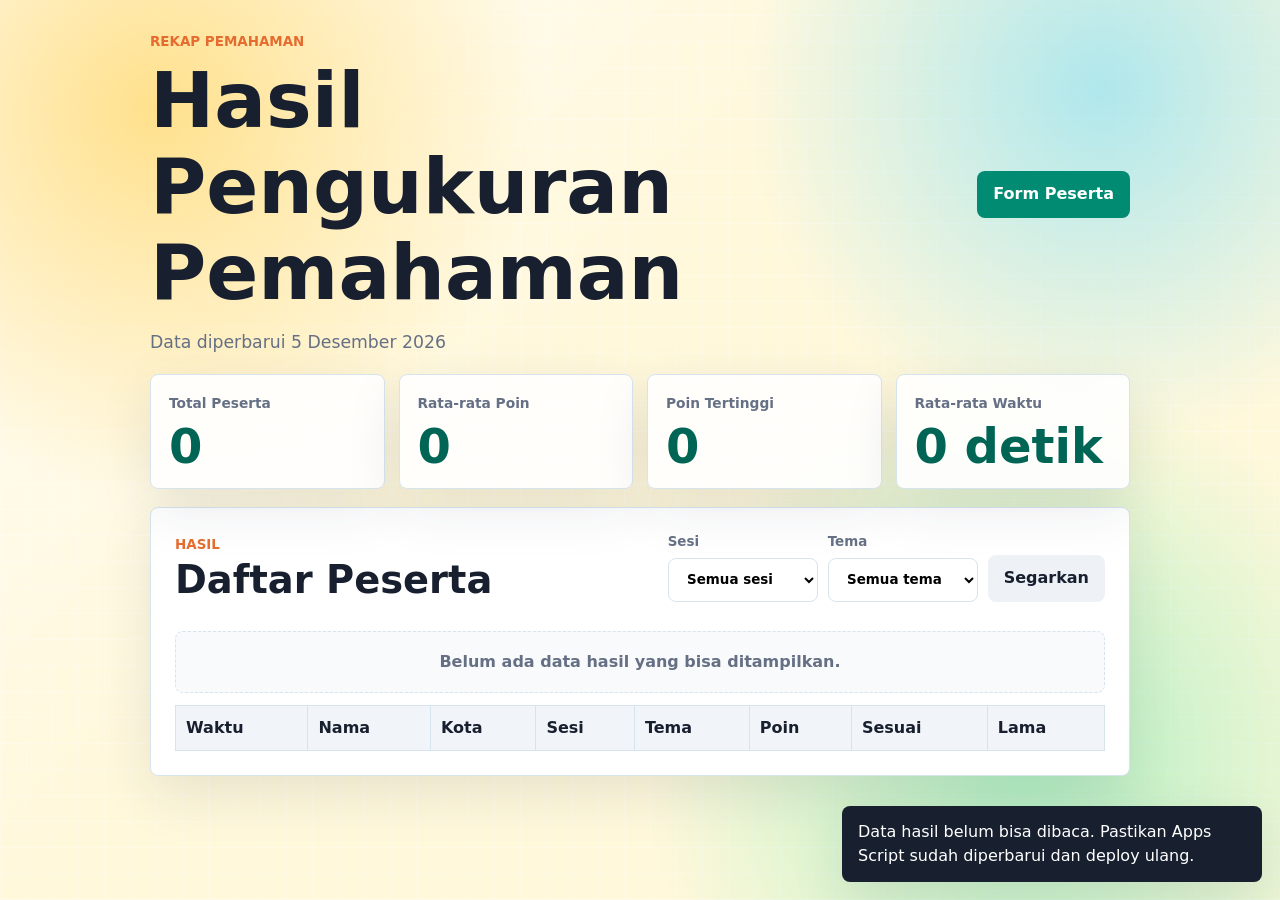
==== hasil.html @ 47064b1e "Add files via upload" ====
<!doctype html>
<html lang="id">
  <head>
    <meta charset="UTF-8" />
    <meta name="viewport" content="width=device-width, initial-scale=1.0" />
    <title>Hasil Pengukuran Pemahaman</title>
    <link rel="stylesheet" href="./style.css" />
  </head>
  <body>
    <main class="shell result-page">
      <section class="intro" aria-labelledby="result-page-title">
        <div>
          <p class="eyebrow">Rekap Pemahaman</p>
          <h1 id="result-page-title">Hasil Pengukuran Pemahaman</h1>
          <p class="lede" id="result-page-date">Memuat data hasil peserta.</p>
        </div>
        <a class="page-link" href="./index.html">Form Peserta</a>
      </section>

      <section class="metric-grid" aria-label="Ringkasan hasil">
        <article class="metric-card">
          <span>Total Peserta</span>
          <strong id="metric-participants">0</strong>
        </article>
        <article class="metric-card">
          <span>Rata-rata Poin</span>
          <strong id="metric-average">0</strong>
        </article>
        <article class="metric-card">
          <span>Poin Tertinggi</span>
          <strong id="metric-highest">0</strong>
        </article>
        <article class="metric-card">
          <span>Rata-rata Waktu</span>
          <strong id="metric-duration">0 detik</strong>
        </article>
      </section>

      <section class="panel result-dashboard" aria-labelledby="dashboard-title">
        <div class="dashboard-head">
          <div class="section-heading">
            <span class="section-number">Hasil</span>
            <h2 id="dashboard-title">Daftar Peserta</h2>
          </div>
          <div class="dashboard-controls">
            <label>
              <span>Sesi</span>
              <select id="filter-session">
                <option value="">Semua sesi</option>
              </select>
            </label>
            <label>
              <span>Tema</span>
              <select id="filter-theme">
                <option value="">Semua tema</option>
              </select>
            </label>
            <button class="secondary" id="refresh-results" type="button">Segarkan</button>
          </div>
        </div>

        <div id="result-empty" class="empty-state hidden">
          Belum ada data hasil yang bisa ditampilkan.
        </div>

        <div class="table-wrap results-table-wrap">
          <table class="results-table">
            <thead>
              <tr>
                <th>Waktu</th>
                <th>Nama</th>
                <th>Kota</th>
                <th>Sesi</th>
                <th>Tema</th>
                <th>Poin</th>
                <th>Sesuai</th>
                <th>Lama</th>
              </tr>
            </thead>
            <tbody id="results-body"></tbody>
          </table>
        </div>
      </section>

      <div id="message" class="message hidden" role="status"></div>
    </main>

    <script src="./hasil.js"></script>
  </body>
</html>
---- style.css ----
:root {
  color-scheme: light;
  --bg: #fff8db;
  --text: #18202f;
  --muted: #667085;
  --panel: #ffffff;
  --line: #d6e4ee;
  --primary: #008b72;
  --primary-dark: #006555;
  --primary-soft: #e1faf2;
  --accent: #e56b2f;
  --danger: #b42318;
  --success: #157a45;
  --shadow: 0 18px 55px rgba(28, 39, 66, 0.1);
}

* {
  box-sizing: border-box;
}

body {
  margin: 0;
  min-height: 100vh;
  background:
    radial-gradient(circle at 12% 12%, rgba(255, 214, 102, 0.72), transparent 28%),
    radial-gradient(circle at 86% 10%, rgba(89, 213, 255, 0.48), transparent 26%),
    radial-gradient(circle at 80% 84%, rgba(92, 230, 164, 0.48), transparent 30%),
    linear-gradient(135deg, rgba(255, 255, 255, 0.78), transparent 42%),
    repeating-linear-gradient(
      0deg,
      rgba(255, 255, 255, 0.28) 0,
      rgba(255, 255, 255, 0.28) 1px,
      transparent 1px,
      transparent 26px
    ),
    repeating-linear-gradient(
      90deg,
      rgba(255, 255, 255, 0.22) 0,
      rgba(255, 255, 255, 0.22) 1px,
      transparent 1px,
      transparent 26px
    ),
    var(--bg);
  background-attachment: fixed;
  color: var(--text);
  font-family:
    Inter, ui-sans-serif, system-ui, -apple-system, BlinkMacSystemFont, "Segoe UI", sans-serif;
  font-size: 16px;
  line-height: 1.5;
}

button,
input,
select {
  font: inherit;
}

button {
  min-height: 44px;
  border: 0;
  border-radius: 8px;
  background: var(--primary);
  color: white;
  cursor: pointer;
  font-weight: 700;
  padding: 0.72rem 1rem;
}

a.page-link {
  display: inline-flex;
  min-height: 44px;
  align-items: center;
  justify-content: center;
  border-radius: 8px;
  background: var(--primary);
  color: white;
  font-weight: 800;
  padding: 0.72rem 1rem;
  text-decoration: none;
}

a.page-link:hover {
  background: var(--primary-dark);
}

button:hover {
  background: var(--primary-dark);
}

button:disabled {
  cursor: not-allowed;
  opacity: 0.55;
}

.secondary,
.ghost {
  background: #eef2f7;
  color: var(--text);
}

.secondary:hover,
.ghost:hover {
  background: #e2e8f0;
}

.text-button {
  min-height: auto;
  margin-top: 10px;
  border-radius: 0;
  background: transparent;
  color: var(--primary);
  padding: 0;
}

.text-button:hover {
  background: transparent;
  color: var(--primary-dark);
  text-decoration: underline;
}

.shell {
  width: min(100% - 2rem, 980px);
  margin: 0 auto;
  padding: 32px 0;
}

.intro {
  display: grid;
  grid-template-columns: 1fr auto;
  gap: 24px;
  align-items: end;
  margin-bottom: 18px;
}

.eyebrow {
  margin: 0 0 6px;
  color: var(--accent);
  font-size: 0.84rem;
  font-weight: 800;
  letter-spacing: 0;
  text-transform: uppercase;
}

.module-title-row {
  display: inline-flex;
  align-items: center;
  gap: 8px;
  margin-bottom: 6px;
}

.module-title-row .eyebrow {
  margin-bottom: 0;
}

.dashboard-link {
  display: inline-grid;
  width: 26px;
  height: 26px;
  place-items: center;
  border: 1px solid rgba(229, 107, 47, 0.32);
  border-radius: 8px;
  background: rgba(255, 255, 255, 0.78);
  color: var(--accent);
  text-decoration: none;
}

.dashboard-link:hover,
.dashboard-link:focus-visible {
  border-color: var(--accent);
  background: #fff4e7;
  outline: 3px solid rgba(229, 107, 47, 0.18);
}

.dashboard-icon {
  display: grid;
  width: 14px;
  height: 14px;
  grid-template-columns: repeat(2, 1fr);
  gap: 2px;
}

.dashboard-icon span {
  border-radius: 2px;
  background: currentColor;
}

h1,
h2 {
  margin: 0;
  letter-spacing: 0;
  line-height: 1.12;
}

h1 {
  max-width: 760px;
  font-size: clamp(2rem, 6vw, 4.8rem);
}

h2 {
  font-size: clamp(1.8rem, 4vw, 3.5rem);
}

.lede {
  max-width: 650px;
  margin: 14px 0 0;
  color: var(--muted);
  font-size: 1.08rem;
}

.followup-copy {
  margin-top: 8px;
}

.panel {
  border: 1px solid var(--line);
  border-radius: 8px;
  background: var(--panel);
  box-shadow: var(--shadow);
  padding: 24px;
}

.panel + .panel {
  margin-top: 18px;
}

.section-heading {
  margin-bottom: 18px;
}

.section-heading h2 {
  margin-top: 2px;
  font-size: clamp(1.55rem, 3vw, 2.45rem);
}

.section-number {
  color: var(--accent);
  font-size: 0.84rem;
  font-weight: 850;
  text-transform: uppercase;
}

.participant-form {
  display: grid;
  gap: 18px;
}

.participant-form label {
  display: block;
  font-weight: 800;
}

.participant-form label span {
  display: block;
  margin-bottom: 8px;
}

.participant-form strong {
  color: var(--danger);
}

.participant-form em {
  color: var(--muted);
  font-style: normal;
  font-weight: 700;
}

.field-grid {
  display: grid;
  grid-template-columns: repeat(2, minmax(0, 1fr));
  gap: 14px;
}

input[type="url"],
input[type="tel"],
input[type="text"],
select {
  width: 100%;
  min-height: 44px;
  border: 1px solid var(--line);
  border-radius: 8px;
  background: white;
  padding: 0.72rem 0.9rem;
}

input[type="url"]:focus,
input[type="tel"]:focus,
input[type="text"]:focus,
select:focus,
.option-card:focus-within {
  border-color: var(--primary);
  outline: 3px solid rgba(15, 107, 95, 0.16);
}

.hint {
  margin: 12px 0 0;
  color: var(--muted);
}

.module-name {
  margin: 4px 0 0;
  color: var(--muted);
  font-size: 0.92rem;
}

.format-help {
  margin-top: 18px;
}

summary {
  cursor: pointer;
  font-weight: 800;
}

.table-wrap {
  overflow-x: auto;
  margin-top: 12px;
}

table {
  width: 100%;
  min-width: 760px;
  border-collapse: collapse;
}

th,
td {
  border: 1px solid var(--line);
  padding: 10px;
  text-align: left;
  vertical-align: top;
}

th {
  background: #f1f5f9;
}

.quiz-topline,
.actions {
  display: flex;
  align-items: center;
  justify-content: space-between;
  gap: 12px;
}

.quiz-topline {
  margin-bottom: 20px;
}

.timer-box {
  min-width: 150px;
  border: 1px solid rgba(15, 107, 95, 0.18);
  border-radius: 8px;
  background: var(--primary-soft);
  padding: 10px 12px;
}

.timer-box span {
  display: block;
  color: var(--muted);
  font-size: 0.82rem;
  font-weight: 800;
}

.timer-box strong {
  color: var(--primary-dark);
  font-size: 1.35rem;
}

#question-count {
  color: var(--muted);
  font-weight: 800;
}

fieldset {
  min-width: 0;
  border: 0;
  margin: 0;
  padding: 0;
}

legend {
  width: 100%;
  margin-bottom: 18px;
  font-size: 1.45rem;
  font-weight: 850;
  line-height: 1.35;
}

.options {
  display: grid;
  gap: 10px;
}

.option-card {
  display: grid;
  grid-template-columns: auto 1fr;
  gap: 12px;
  align-items: start;
  border: 1px solid var(--line);
  border-radius: 8px;
  padding: 14px;
  cursor: pointer;
}

.option-card:hover {
  border-color: rgba(15, 107, 95, 0.45);
  background: var(--primary-soft);
}

.option-card input {
  margin-top: 5px;
  accent-color: var(--primary);
}

.option-letter {
  color: var(--primary);
  font-weight: 850;
}

.actions {
  margin-top: 22px;
}

.result-head {
  margin-bottom: 18px;
}

#result-summary {
  color: var(--muted);
  font-size: 1.08rem;
}

.duration-summary,
.submit-status {
  color: var(--muted);
  font-weight: 700;
}

.participant-summary {
  display: grid;
  grid-template-columns: repeat(2, minmax(0, 1fr));
  gap: 8px 16px;
  margin: 16px 0;
  border-top: 1px solid var(--line);
  border-bottom: 1px solid var(--line);
  padding: 14px 0;
}

.participant-summary p {
  margin: 0;
  color: var(--muted);
}

.participant-summary strong {
  color: var(--text);
}

.review-list {
  display: grid;
  gap: 12px;
  margin: 18px 0;
}

.answer-checklist {
  display: grid;
  gap: 10px;
  margin: 0;
  padding-left: 1.35rem;
}

.answer-checklist li {
  display: grid;
  grid-template-columns: auto 1fr;
  gap: 10px;
  align-items: center;
  border: 1px solid var(--line);
  border-radius: 8px;
  padding: 12px 14px;
}

.answer-icon {
  display: inline-grid;
  width: 26px;
  height: 26px;
  place-items: center;
  border-radius: 999px;
  background: var(--primary-soft);
  color: var(--success);
  font-weight: 900;
}

.answer-checklist .missing .answer-icon {
  background: #fff4f2;
  color: var(--danger);
}

.sr-only {
  position: absolute;
  width: 1px;
  height: 1px;
  overflow: hidden;
  clip: rect(0, 0, 0, 0);
  white-space: nowrap;
}

.review-item {
  border: 1px solid var(--line);
  border-left: 5px solid var(--success);
  border-radius: 8px;
  padding: 14px;
}

.review-item.wrong {
  border-left-color: var(--danger);
  background: #fff4f2;
}

.review-question {
  margin: 0 0 8px;
  font-weight: 800;
}

.review-meta {
  margin: 0;
  color: var(--muted);
}

.result-page .intro {
  align-items: center;
}

.metric-grid {
  display: grid;
  grid-template-columns: repeat(4, minmax(0, 1fr));
  gap: 14px;
  margin-bottom: 18px;
}

.metric-card {
  border: 1px solid var(--line);
  border-radius: 8px;
  background: rgba(255, 255, 255, 0.9);
  box-shadow: var(--shadow);
  padding: 18px;
}

.metric-card span {
  display: block;
  color: var(--muted);
  font-size: 0.86rem;
  font-weight: 800;
}

.metric-card strong {
  display: block;
  margin-top: 8px;
  color: var(--primary-dark);
  font-size: clamp(1.8rem, 4vw, 3rem);
  line-height: 1;
}

.dashboard-head {
  display: grid;
  grid-template-columns: 1fr auto;
  gap: 18px;
  align-items: start;
}

.dashboard-controls {
  display: grid;
  grid-template-columns: repeat(2, minmax(150px, 1fr)) auto;
  gap: 10px;
  align-items: end;
}

.dashboard-controls label {
  color: var(--muted);
  font-size: 0.84rem;
  font-weight: 800;
}

.dashboard-controls span {
  display: block;
  margin-bottom: 6px;
}

.results-table-wrap {
  margin-top: 8px;
}

.results-table td strong,
.results-table td span {
  display: block;
}

.results-table td span {
  color: var(--muted);
  font-size: 0.88rem;
}

.empty-state {
  border: 1px dashed var(--line);
  border-radius: 8px;
  background: #f8fafc;
  color: var(--muted);
  font-weight: 800;
  margin: 12px 0;
  padding: 18px;
  text-align: center;
}

.message {
  position: fixed;
  right: 18px;
  bottom: 18px;
  max-width: min(420px, calc(100vw - 36px));
  border-radius: 8px;
  background: #18202f;
  color: white;
  box-shadow: var(--shadow);
  padding: 14px 16px;
}

.hidden {
  display: none;
}

@media (max-width: 720px) {
  .shell {
    width: min(100% - 1rem, 980px);
    padding: 18px 0;
  }

  .intro,
  .field-grid,
  .participant-summary,
  .metric-grid,
  .dashboard-head,
  .dashboard-controls {
    grid-template-columns: 1fr;
  }

  .panel {
    padding: 18px;
  }

  .quiz-topline,
  .actions {
    align-items: stretch;
    flex-direction: column;
  }

  button {
    width: 100%;
  }

  .text-button {
    width: auto;
  }
}
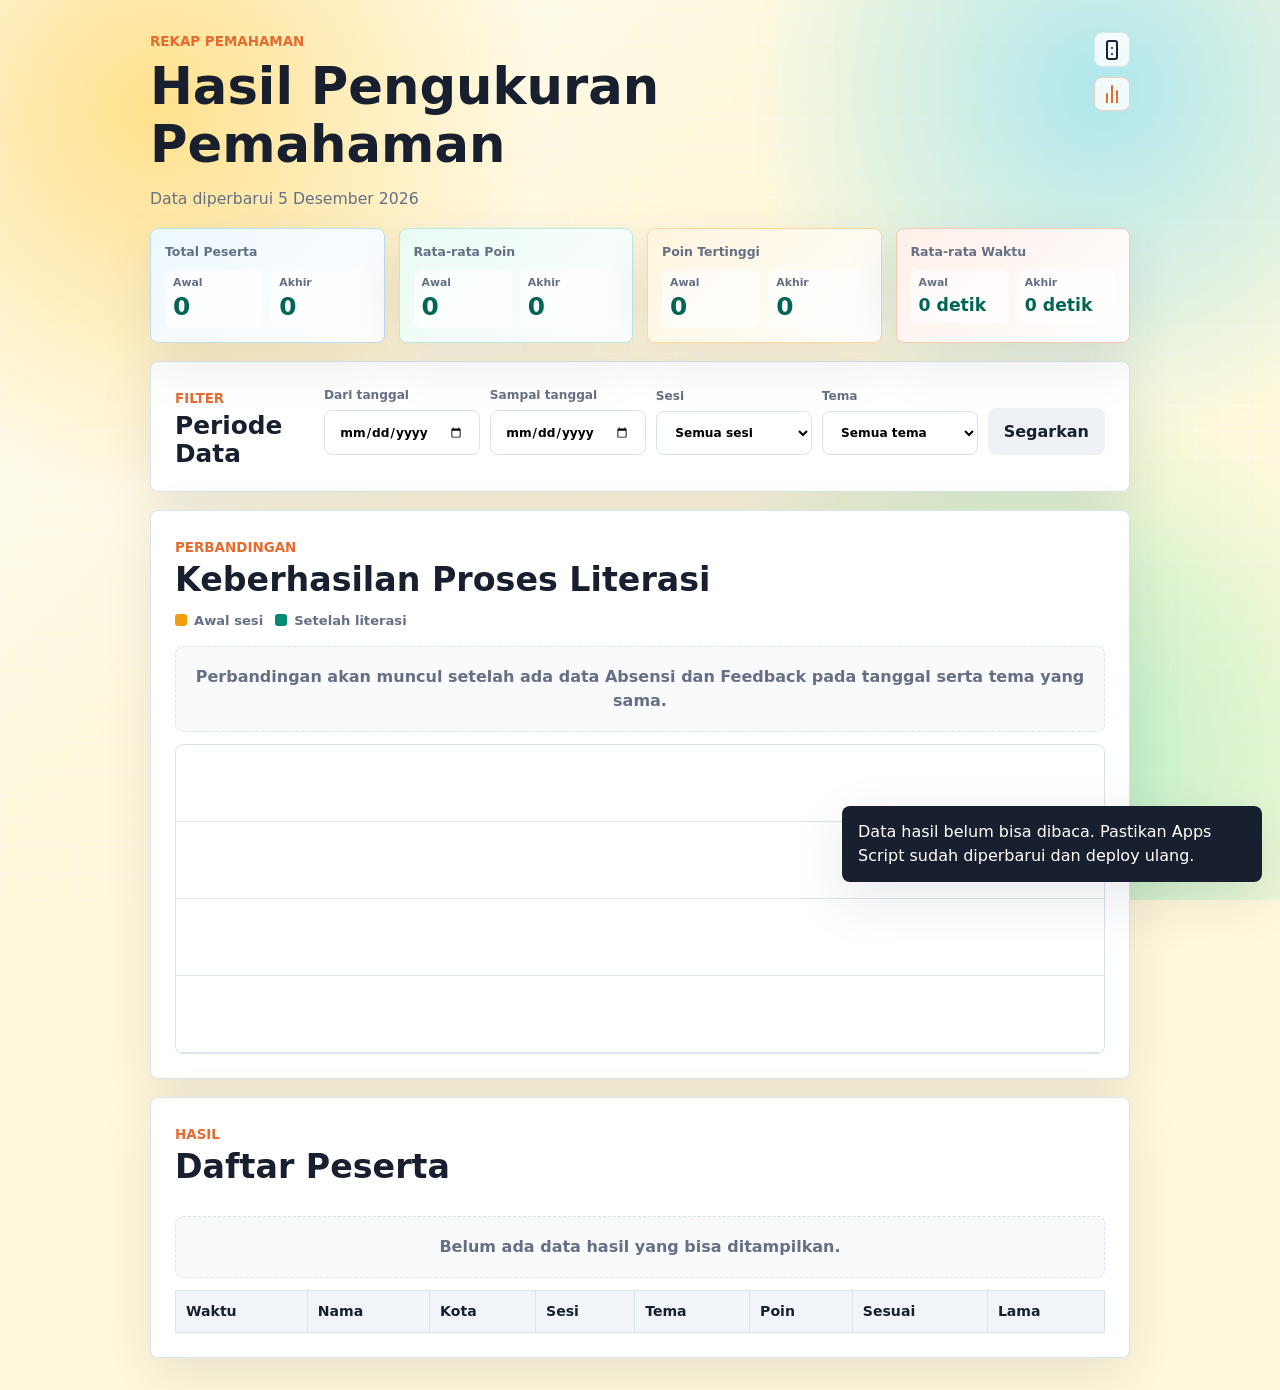
==== commit 88b74439: "Add files via upload" ====
--- a/hasil.html
+++ b/hasil.html
@@ -14,35 +14,66 @@
           <h1 id="result-page-title">Hasil Pengukuran Pemahaman</h1>
           <p class="lede" id="result-page-date">Memuat data hasil peserta.</p>
         </div>
-        <a class="page-link" href="./index.html">Form Peserta</a>
+        <nav class="page-actions" aria-label="Navigasi halaman">
+          <a class="page-link icon-link" href="./index.html" aria-label="Form peserta">
+            <span class="form-icon" aria-hidden="true"></span>
+          </a>
+          <a class="page-link page-link-accent icon-link" href="./leaderboard.html" aria-label="Leaderboard">
+            <span class="leaderboard-icon" aria-hidden="true">
+              <i></i>
+              <i></i>
+              <i></i>
+            </span>
+          </a>
+        </nav>
       </section>
 
       <section class="metric-grid" aria-label="Ringkasan hasil">
-        <article class="metric-card">
+        <article class="metric-card metric-card-participants">
           <span>Total Peserta</span>
-          <strong id="metric-participants">0</strong>
+          <div class="split-metric">
+            <p><small>Awal</small><strong id="metric-participants-pre">0</strong></p>
+            <p><small>Akhir</small><strong id="metric-participants-post">0</strong></p>
+          </div>
         </article>
-        <article class="metric-card">
+        <article class="metric-card metric-card-average">
           <span>Rata-rata Poin</span>
-          <strong id="metric-average">0</strong>
+          <div class="split-metric">
+            <p><small>Awal</small><strong id="metric-average-pre">0</strong></p>
+            <p><small>Akhir</small><strong id="metric-average-post">0</strong></p>
+          </div>
         </article>
-        <article class="metric-card">
+        <article class="metric-card metric-card-highest">
           <span>Poin Tertinggi</span>
-          <strong id="metric-highest">0</strong>
+          <div class="split-metric">
+            <p><small>Awal</small><strong id="metric-highest-pre">0</strong></p>
+            <p><small>Akhir</small><strong id="metric-highest-post">0</strong></p>
+          </div>
         </article>
-        <article class="metric-card">
+        <article class="metric-card metric-card-duration">
           <span>Rata-rata Waktu</span>
-          <strong id="metric-duration">0 detik</strong>
+          <div class="split-metric">
+            <p><small>Awal</small><strong id="metric-duration-pre">0 detik</strong></p>
+            <p><small>Akhir</small><strong id="metric-duration-post">0 detik</strong></p>
+          </div>
         </article>
       </section>
 
-      <section class="panel result-dashboard" aria-labelledby="dashboard-title">
-        <div class="dashboard-head">
+      <section class="panel filter-panel" aria-labelledby="filter-title">
+        <div class="dashboard-head compact-head">
           <div class="section-heading">
-            <span class="section-number">Hasil</span>
-            <h2 id="dashboard-title">Daftar Peserta</h2>
+            <span class="section-number">Filter</span>
+            <h2 id="filter-title">Periode Data</h2>
           </div>
           <div class="dashboard-controls">
+            <label>
+              <span>Dari tanggal</span>
+              <input id="filter-date-start" type="date" />
+            </label>
+            <label>
+              <span>Sampai tanggal</span>
+              <input id="filter-date-end" type="date" />
+            </label>
             <label>
               <span>Sesi</span>
               <select id="filter-session">
@@ -56,6 +87,30 @@
               </select>
             </label>
             <button class="secondary" id="refresh-results" type="button">Segarkan</button>
+          </div>
+        </div>
+      </section>
+
+      <section class="panel comparison-panel" aria-labelledby="comparison-title">
+        <div class="section-heading">
+          <span class="section-number">Perbandingan</span>
+          <h2 id="comparison-title">Keberhasilan Proses Literasi</h2>
+        </div>
+        <div class="comparison-legend" aria-label="Keterangan grafik">
+          <span><i class="legend-pre"></i> Awal sesi</span>
+          <span><i class="legend-post"></i> Setelah literasi</span>
+        </div>
+        <div id="comparison-empty" class="empty-state hidden">
+          Perbandingan akan muncul setelah ada data Absensi dan Feedback pada tanggal serta tema yang sama.
+        </div>
+        <div id="comparison-chart" class="comparison-chart"></div>
+      </section>
+
+      <section class="panel result-dashboard" aria-labelledby="dashboard-title">
+        <div class="dashboard-head">
+          <div class="section-heading">
+            <span class="section-number">Hasil</span>
+            <h2 id="dashboard-title">Daftar Peserta</h2>
           </div>
         </div>
 
--- a/style.css
+++ b/style.css
@@ -68,19 +68,101 @@
 
 a.page-link {
   display: inline-flex;
-  min-height: 44px;
+  min-height: 34px;
   align-items: center;
   justify-content: center;
-  border-radius: 8px;
-  background: var(--primary);
-  color: white;
-  font-weight: 800;
-  padding: 0.72rem 1rem;
+  border: 1px solid var(--line);
+  border-radius: 8px;
+  background: rgba(255, 255, 255, 0.82);
+  color: var(--text);
+  font-weight: 800;
+  font-size: 0.84rem;
+  padding: 0.42rem 0.7rem;
   text-decoration: none;
 }
 
 a.page-link:hover {
-  background: var(--primary-dark);
+  border-color: var(--primary);
+  background: var(--primary-soft);
+  color: var(--primary-dark);
+}
+
+.page-actions {
+  display: grid;
+  gap: 10px;
+  align-self: start;
+}
+
+a.page-link-accent {
+  border-color: rgba(229, 107, 47, 0.32);
+  background: rgba(255, 255, 255, 0.82);
+  color: var(--accent);
+}
+
+a.page-link-accent:hover {
+  border-color: var(--accent);
+  background: #fff4e7;
+  color: #c8511f;
+}
+
+.icon-link {
+  width: 36px;
+  min-height: 36px;
+  padding: 0;
+}
+
+.form-icon {
+  position: relative;
+  width: 16px;
+  height: 20px;
+  border: 2px solid currentColor;
+  border-radius: 3px;
+}
+
+.form-icon::before,
+.form-icon::after {
+  position: absolute;
+  right: 3px;
+  left: 3px;
+  height: 2px;
+  border-radius: 99px;
+  background: currentColor;
+  content: "";
+}
+
+.form-icon::before {
+  top: 5px;
+}
+
+.form-icon::after {
+  top: 11px;
+}
+
+.leaderboard-icon {
+  display: grid;
+  width: 19px;
+  height: 18px;
+  grid-template-columns: repeat(3, 1fr);
+  gap: 3px;
+  align-items: end;
+}
+
+.leaderboard-icon i {
+  display: block;
+  border-radius: 2px 2px 0 0;
+  background: currentColor;
+}
+
+.leaderboard-icon i:nth-child(1) {
+  height: 10px;
+}
+
+.leaderboard-icon i:nth-child(2) {
+  height: 18px;
+}
+
+.leaderboard-icon i:nth-child(3) {
+  height: 13px;
 }
 
 button:hover {
@@ -272,6 +354,7 @@
 
 input[type="url"],
 input[type="tel"],
+input[type="date"],
 input[type="text"],
 select {
   width: 100%;
@@ -284,6 +367,7 @@
 
 input[type="url"]:focus,
 input[type="tel"]:focus,
+input[type="date"]:focus,
 input[type="text"]:focus,
 select:focus,
 .option-card:focus-within {
@@ -529,6 +613,18 @@
   align-items: center;
 }
 
+.result-page h1 {
+  font-size: clamp(2rem, 4vw, 3.2rem);
+}
+
+.result-page h2 {
+  font-size: clamp(1.45rem, 2.6vw, 2.1rem);
+}
+
+.result-page .lede {
+  font-size: 0.98rem;
+}
+
 .metric-grid {
   display: grid;
   grid-template-columns: repeat(4, minmax(0, 1fr));
@@ -541,22 +637,87 @@
   border-radius: 8px;
   background: rgba(255, 255, 255, 0.9);
   box-shadow: var(--shadow);
-  padding: 18px;
+  padding: 14px;
+}
+
+.metric-card-participants {
+  border-color: #b9dff6;
+  background: linear-gradient(135deg, #eef8ff, #ffffff);
+}
+
+.metric-card-average {
+  border-color: #b9eadc;
+  background: linear-gradient(135deg, #e9fbf4, #ffffff);
+}
+
+.metric-card-highest {
+  border-color: #ffd597;
+  background: linear-gradient(135deg, #fff5dd, #ffffff);
+}
+
+.metric-card-duration {
+  border-color: #f7c7b0;
+  background: linear-gradient(135deg, #fff0e9, #ffffff);
 }
 
 .metric-card span {
   display: block;
   color: var(--muted);
-  font-size: 0.86rem;
+  font-size: 0.78rem;
   font-weight: 800;
 }
 
 .metric-card strong {
   display: block;
+  margin-top: 6px;
+  color: var(--primary-dark);
+  font-size: clamp(1.45rem, 3vw, 2.25rem);
+  line-height: 1;
+}
+
+.split-metric {
+  display: grid;
+  grid-template-columns: repeat(2, minmax(0, 1fr));
+  gap: 8px;
   margin-top: 8px;
-  color: var(--primary-dark);
-  font-size: clamp(1.8rem, 4vw, 3rem);
+}
+
+.split-metric p {
+  min-width: 0;
+  border-radius: 8px;
+  background: rgba(255, 255, 255, 0.68);
+  margin: 0;
+  padding: 8px;
+}
+
+.split-metric small {
+  display: block;
+  color: var(--muted);
+  font-size: 0.68rem;
+  font-weight: 850;
   line-height: 1;
+}
+
+.split-metric strong {
+  font-size: clamp(1.05rem, 2.2vw, 1.55rem);
+  overflow-wrap: anywhere;
+}
+
+.metric-card-duration .split-metric strong {
+  font-size: clamp(0.82rem, 1.5vw, 1.08rem);
+  line-height: 1.18;
+}
+
+.filter-panel {
+  margin-bottom: 18px;
+}
+
+.compact-head .section-heading {
+  margin-bottom: 0;
+}
+
+.compact-head .section-heading h2 {
+  font-size: clamp(1.15rem, 2vw, 1.55rem);
 }
 
 .dashboard-head {
@@ -568,14 +729,14 @@
 
 .dashboard-controls {
   display: grid;
-  grid-template-columns: repeat(2, minmax(150px, 1fr)) auto;
+  grid-template-columns: repeat(4, minmax(145px, 1fr)) auto;
   gap: 10px;
   align-items: end;
 }
 
 .dashboard-controls label {
   color: var(--muted);
-  font-size: 0.84rem;
+  font-size: 0.76rem;
   font-weight: 800;
 }
 
@@ -595,6 +756,11 @@
 
 .results-table td span {
   color: var(--muted);
+  font-size: 0.8rem;
+}
+
+.results-table th,
+.results-table td {
   font-size: 0.88rem;
 }
 
@@ -607,6 +773,156 @@
   margin: 12px 0;
   padding: 18px;
   text-align: center;
+}
+
+.comparison-panel {
+  margin-bottom: 18px;
+}
+
+.comparison-legend {
+  display: flex;
+  flex-wrap: wrap;
+  gap: 12px;
+  margin: -6px 0 16px;
+  color: var(--muted);
+  font-size: 0.82rem;
+  font-weight: 800;
+}
+
+.comparison-legend span {
+  display: inline-flex;
+  align-items: center;
+  gap: 7px;
+}
+
+.comparison-legend i {
+  display: inline-block;
+  width: 12px;
+  height: 12px;
+  border-radius: 3px;
+}
+
+.legend-pre,
+.bar-pre {
+  background: #f59e0b;
+}
+
+.legend-post,
+.bar-post {
+  background: var(--primary);
+}
+
+.comparison-chart {
+  display: grid;
+  grid-template-columns: 44px repeat(auto-fit, minmax(150px, 1fr));
+  gap: 16px;
+  align-items: end;
+  min-height: 310px;
+  border: 1px solid var(--line);
+  border-radius: 8px;
+  background:
+    linear-gradient(to top, #dbe5ee 1px, transparent 1px) 44px 0 / calc(100% - 44px) 25%,
+    #ffffff;
+  padding: 16px;
+}
+
+.bar-chart-scale {
+  display: grid;
+  height: 220px;
+  align-self: start;
+  color: var(--muted);
+  font-size: 0.78rem;
+  font-weight: 850;
+  line-height: 1;
+  text-align: right;
+}
+
+.chart-group {
+  display: grid;
+  gap: 8px;
+  justify-items: center;
+}
+
+.chart-bars {
+  display: grid;
+  grid-template-columns: repeat(2, 42px);
+  gap: 10px;
+  align-items: end;
+  height: 220px;
+}
+
+.chart-bar-wrap {
+  display: grid;
+  grid-template-rows: 24px 1fr 22px;
+  gap: 6px;
+  align-items: end;
+  height: 100%;
+  justify-items: center;
+}
+
+.chart-bar-wrap strong,
+.chart-bar-wrap span {
+  color: var(--muted);
+  font-size: 0.74rem;
+  font-weight: 850;
+  line-height: 1;
+}
+
+.chart-bar-wrap strong {
+  color: var(--text);
+}
+
+.chart-bar {
+  width: 100%;
+  min-height: 4px;
+  border-radius: 8px 8px 3px 3px;
+}
+
+.chart-caption {
+  display: grid;
+  gap: 4px;
+  justify-items: center;
+  text-align: center;
+}
+
+.chart-caption strong {
+  max-width: 150px;
+  font-size: 0.82rem;
+  line-height: 1.2;
+}
+
+.chart-caption span {
+  color: var(--muted);
+  font-size: 0.74rem;
+  font-weight: 800;
+}
+
+.chart-caption .chart-count {
+  color: var(--text);
+  font-size: 0.66rem;
+  font-weight: 800;
+  line-height: 1.35;
+}
+
+.delta-pill {
+  display: inline-block;
+  min-width: 76px;
+  border-radius: 999px;
+  font-size: 0.78rem;
+  font-weight: 900;
+  padding: 6px 8px;
+  text-align: center;
+  text-transform: uppercase;
+}
+
+.delta-pill.positive {
+  background: var(--primary-soft);
+  color: var(--success);
+}
+
+.delta-pill.negative {
+  background: #fff4f2;
+  color: var(--danger);
 }
 
 .message {
@@ -621,6 +937,225 @@
   padding: 14px 16px;
 }
 
+.leaderboard-body {
+  background:
+    radial-gradient(circle at 10% 10%, rgba(255, 214, 102, 0.86), transparent 27%),
+    radial-gradient(circle at 90% 18%, rgba(239, 78, 123, 0.22), transparent 25%),
+    radial-gradient(circle at 82% 84%, rgba(0, 139, 114, 0.28), transparent 28%),
+    linear-gradient(135deg, #fff8db, #d9fff4 60%, #eef8ff);
+}
+
+.leaderboard-shell {
+  position: relative;
+  width: min(100% - 2rem, 1080px);
+  margin: 0 auto;
+  padding: 32px 0;
+}
+
+.leaderboard-hero {
+  display: grid;
+  grid-template-columns: 1fr auto;
+  gap: 24px;
+  align-items: start;
+  margin-bottom: 18px;
+}
+
+.leaderboard-hero h1 {
+  max-width: 780px;
+  font-size: clamp(2.3rem, 6vw, 5rem);
+}
+
+.podium {
+  display: grid;
+  grid-template-columns: repeat(3, minmax(0, 1fr));
+  gap: 14px;
+  margin-bottom: 18px;
+  align-items: end;
+}
+
+.podium-card {
+  position: relative;
+  overflow: hidden;
+  border: 1px solid var(--line);
+  border-radius: 8px;
+  background: linear-gradient(145deg, rgba(255, 255, 255, 0.96), rgba(255, 245, 221, 0.9));
+  box-shadow: var(--shadow);
+  padding: 20px;
+  text-align: center;
+}
+
+.podium-card::before {
+  position: absolute;
+  inset: -45% -30% auto auto;
+  width: 180px;
+  height: 180px;
+  border-radius: 999px;
+  background: rgba(245, 158, 11, 0.18);
+  content: "";
+}
+
+.podium-card.rank-1 {
+  min-height: 230px;
+  border-color: #f7c948;
+  background: linear-gradient(145deg, #fff7cf, #ffffff);
+}
+
+.podium-card.rank-2 {
+  min-height: 200px;
+  background: linear-gradient(145deg, #eef8ff, #ffffff);
+}
+
+.podium-card.rank-3 {
+  min-height: 185px;
+  background: linear-gradient(145deg, #fff0e9, #ffffff);
+}
+
+.podium-medal {
+  position: relative;
+  display: inline-grid;
+  min-width: 48px;
+  min-height: 48px;
+  place-items: center;
+  border-radius: 999px;
+  background: var(--accent);
+  color: white;
+  font-weight: 950;
+}
+
+.podium-card.rank-1 .podium-medal {
+  background: #f59e0b;
+}
+
+.podium-card.rank-2 .podium-medal {
+  background: #1d9bf0;
+}
+
+.podium-card.rank-3 .podium-medal {
+  background: #d97706;
+}
+
+.podium-card h2 {
+  position: relative;
+  margin-top: 14px;
+  font-size: clamp(1.25rem, 2.4vw, 1.8rem);
+}
+
+.podium-card strong {
+  position: relative;
+  display: block;
+  margin-top: 10px;
+  color: var(--primary-dark);
+  font-size: clamp(2.4rem, 5vw, 4.5rem);
+  line-height: 1;
+}
+
+.podium-card p {
+  position: relative;
+  margin: 10px 0 0;
+  color: var(--muted);
+  font-weight: 800;
+}
+
+.leaderboard-card {
+  border: 1px solid var(--line);
+  border-radius: 8px;
+  background: rgba(255, 255, 255, 0.94);
+  box-shadow: var(--shadow);
+  padding: 24px;
+}
+
+.rank-list {
+  display: grid;
+  gap: 10px;
+  margin: 0;
+  padding: 0;
+}
+
+.rank-item {
+  display: grid;
+  grid-template-columns: 52px minmax(180px, 1fr) minmax(120px, 0.8fr) 92px 130px;
+  gap: 12px;
+  align-items: center;
+  border: 1px solid var(--line);
+  border-radius: 8px;
+  background: #ffffff;
+  padding: 12px;
+}
+
+.rank-item.top-rank {
+  border-color: #ffd597;
+  background: linear-gradient(90deg, #fff7dd, #ffffff);
+}
+
+.rank-number {
+  display: inline-grid;
+  width: 40px;
+  height: 40px;
+  place-items: center;
+  border-radius: 999px;
+  background: var(--primary-soft);
+  color: var(--primary-dark);
+  font-weight: 950;
+}
+
+.top-rank .rank-number {
+  background: #f59e0b;
+  color: white;
+}
+
+.rank-person strong,
+.rank-person span {
+  display: block;
+}
+
+.rank-person span,
+.rank-theme,
+.rank-time {
+  color: var(--muted);
+  font-size: 0.9rem;
+  font-weight: 800;
+}
+
+.rank-score {
+  color: var(--primary-dark);
+  font-size: 1.05rem;
+  font-weight: 950;
+  text-align: right;
+}
+
+.rank-time {
+  text-align: right;
+}
+
+.confetti-layer {
+  pointer-events: none;
+  position: fixed;
+  inset: 0;
+  z-index: 10;
+  overflow: hidden;
+}
+
+.confetti-layer span {
+  position: absolute;
+  top: -20px;
+  left: var(--x);
+  width: 9px;
+  height: 15px;
+  border-radius: 2px;
+  opacity: 0.85;
+  animation: confetti-fall var(--duration) linear var(--delay) infinite;
+}
+
+@keyframes confetti-fall {
+  0% {
+    transform: translate3d(0, -30px, 0) rotate(0deg);
+  }
+
+  100% {
+    transform: translate3d(24px, 110vh, 0) rotate(var(--rotation));
+  }
+}
+
 .hidden {
   display: none;
 }
@@ -632,6 +1167,7 @@
   }
 
   .intro,
+  .leaderboard-hero,
   .field-grid,
   .participant-summary,
   .metric-grid,
@@ -640,6 +1176,11 @@
     grid-template-columns: 1fr;
   }
 
+  .comparison-chart {
+    grid-template-columns: 36px repeat(auto-fit, minmax(120px, 1fr));
+    overflow-x: auto;
+  }
+
   .panel {
     padding: 18px;
   }
@@ -657,4 +1198,14 @@
   .text-button {
     width: auto;
   }
-}
+
+  .podium,
+  .rank-item {
+    grid-template-columns: 1fr;
+  }
+
+  .rank-score,
+  .rank-time {
+    text-align: left;
+  }
+}
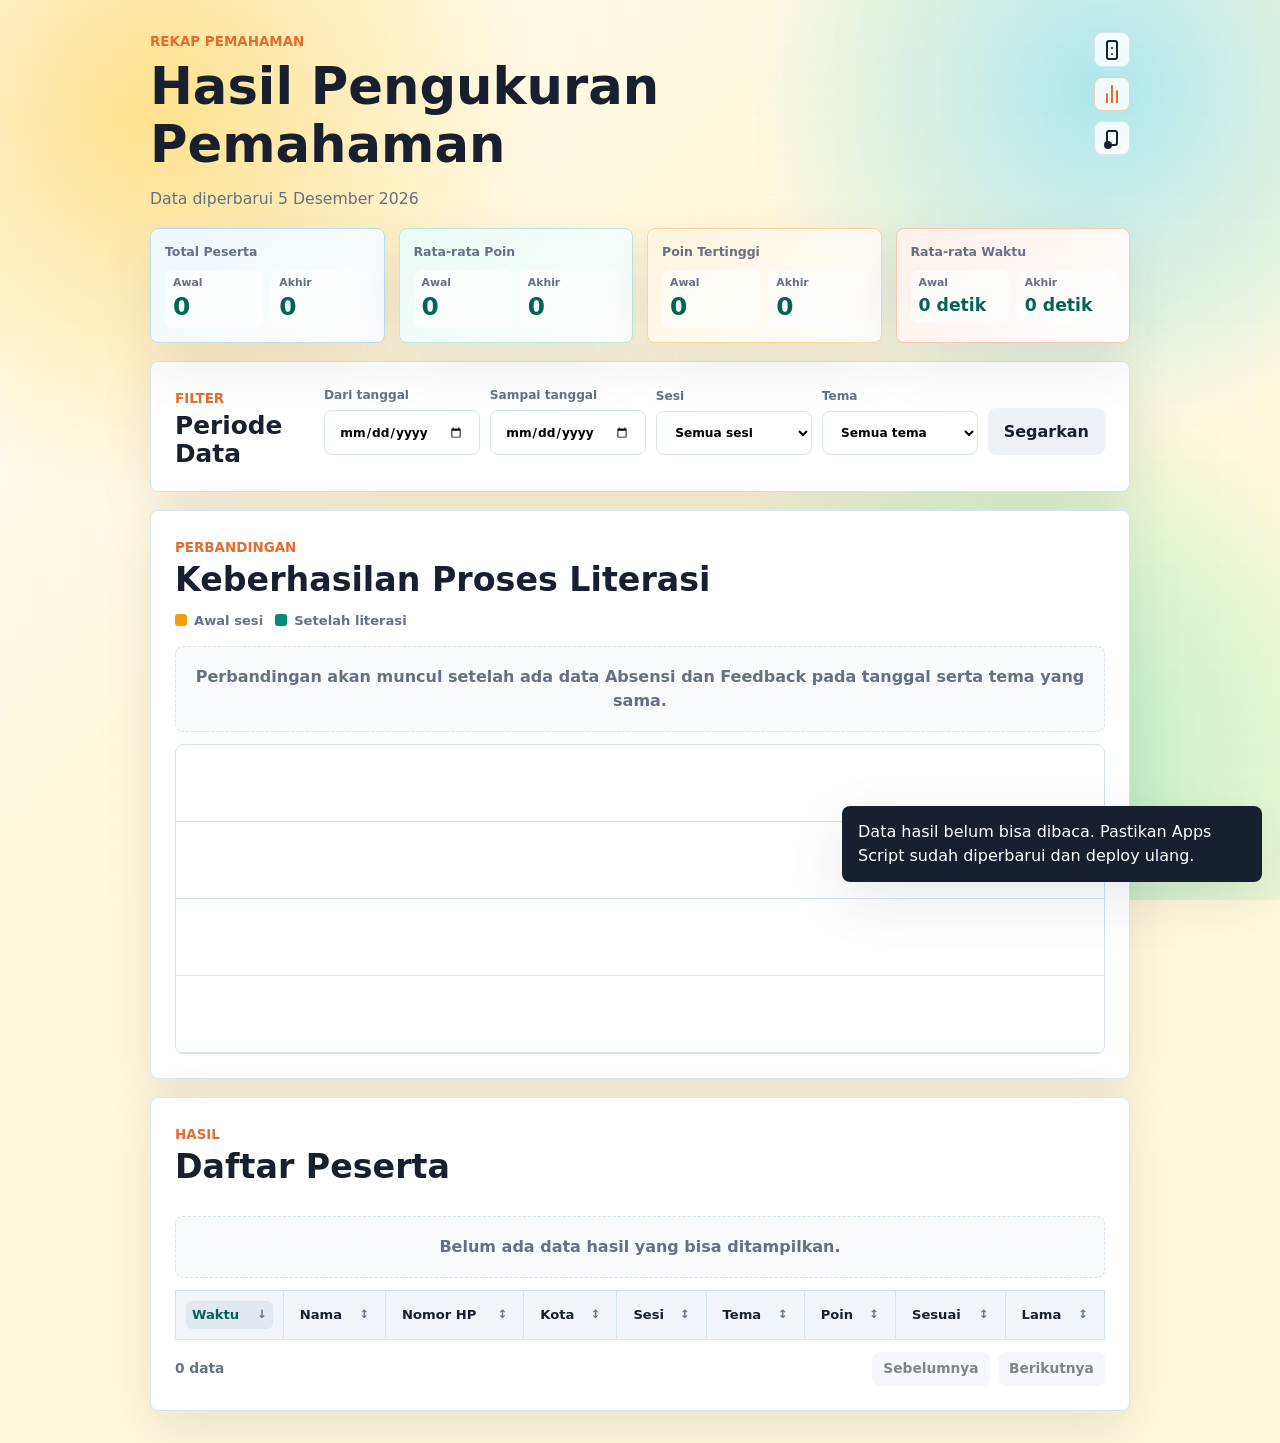
==== commit f5a0e6c5: "Add files via upload" ====
--- a/hasil.html
+++ b/hasil.html
@@ -24,6 +24,9 @@
               <i></i>
               <i></i>
             </span>
+          </a>
+          <a class="page-link icon-link" href="./sertifikat.html" aria-label="Sertifikat">
+            <span class="certificate-icon" aria-hidden="true"></span>
           </a>
         </nav>
       </section>
@@ -122,18 +125,26 @@
           <table class="results-table">
             <thead>
               <tr>
-                <th>Waktu</th>
-                <th>Nama</th>
-                <th>Kota</th>
-                <th>Sesi</th>
-                <th>Tema</th>
-                <th>Poin</th>
-                <th>Sesuai</th>
-                <th>Lama</th>
+                <th><button class="sort-button" type="button" data-sort="timestamp">Waktu</button></th>
+                <th><button class="sort-button" type="button" data-sort="name">Nama</button></th>
+                <th><button class="sort-button" type="button" data-sort="whatsapp">Nomor HP</button></th>
+                <th><button class="sort-button" type="button" data-sort="domicile">Kota</button></th>
+                <th><button class="sort-button" type="button" data-sort="session">Sesi</button></th>
+                <th><button class="sort-button" type="button" data-sort="theme">Tema</button></th>
+                <th><button class="sort-button" type="button" data-sort="score">Poin</button></th>
+                <th><button class="sort-button" type="button" data-sort="correct">Sesuai</button></th>
+                <th><button class="sort-button" type="button" data-sort="durationSeconds">Lama</button></th>
               </tr>
             </thead>
             <tbody id="results-body"></tbody>
           </table>
+        </div>
+        <div class="pagination-bar" id="pagination-bar">
+          <span id="pagination-info">0 data</span>
+          <div class="pagination-actions">
+            <button class="secondary" id="prev-page" type="button">Sebelumnya</button>
+            <button class="secondary" id="next-page" type="button">Berikutnya</button>
+          </div>
         </div>
       </section>
 
--- a/style.css
+++ b/style.css
@@ -165,6 +165,189 @@
   height: 13px;
 }
 
+.certificate-icon {
+  position: relative;
+  width: 21px;
+  height: 16px;
+  border: 2px solid currentColor;
+  border-radius: 3px;
+}
+
+.certificate-icon::before {
+  position: absolute;
+  right: 4px;
+  bottom: -5px;
+  width: 8px;
+  height: 8px;
+  border-radius: 999px;
+  background: currentColor;
+  content: "";
+}
+
+.certificate-page {
+  background:
+    radial-gradient(circle at 8% 10%, rgba(0, 132, 190, 0.2), transparent 26%),
+    radial-gradient(circle at 92% 86%, rgba(0, 181, 91, 0.18), transparent 26%),
+    #f8fafc;
+}
+
+.certificate-shell {
+  width: min(100% - 2rem, 1160px);
+  margin: 0 auto;
+  padding: 28px 0;
+}
+
+.certificate-controls {
+  display: grid;
+  grid-template-columns: 1fr minmax(280px, 380px) auto;
+  gap: 18px;
+  align-items: end;
+  margin-bottom: 18px;
+}
+
+.certificate-form {
+  display: grid;
+  gap: 10px;
+}
+
+.certificate-form label span {
+  display: block;
+  margin-bottom: 6px;
+  color: var(--muted);
+  font-size: 0.82rem;
+  font-weight: 850;
+}
+
+.certificate-status {
+  border: 1px solid #ffd597;
+  border-radius: 8px;
+  background: #fff7dd;
+  color: #8a4b0d;
+  font-size: 0.9rem;
+  font-weight: 800;
+  margin: 0;
+  padding: 10px 12px;
+}
+
+.certificate-status a {
+  display: inline-block;
+  margin-top: 6px;
+  color: var(--primary-dark);
+}
+
+.certificate-nav {
+  align-self: end;
+}
+
+.certificate-stage {
+  display: grid;
+  gap: 14px;
+}
+
+.certificate-canvas {
+  position: relative;
+  overflow: hidden;
+  aspect-ratio: 2000 / 1414;
+  border: 1px solid #d7dee8;
+  background: #ffffff url("./certificate-template.png") center / cover no-repeat;
+  box-shadow: 0 18px 55px rgba(28, 39, 66, 0.16);
+  color: #111827;
+  text-align: center;
+}
+
+.certificate-name {
+  position: absolute;
+  top: 29.3%;
+  left: 50%;
+  display: block;
+  width: min(58%, 760px);
+  max-height: 11%;
+  overflow: hidden;
+  margin: 0;
+  font-size: clamp(1.25rem, 3.1vw, 3rem);
+  font-weight: 950;
+  line-height: 1.05;
+  padding: 0.04em 0.28em;
+  transform: translateX(-50%);
+  text-transform: uppercase;
+  overflow-wrap: anywhere;
+}
+
+.certificate-episode {
+  position: absolute;
+  top: 57.2%;
+  left: 50%;
+  display: block;
+  width: min(64%, 850px);
+  max-height: 12%;
+  overflow: hidden;
+  margin: 0;
+  font-size: clamp(0.78rem, 1.65vw, 1.45rem);
+  font-weight: 900;
+  line-height: 1.16;
+  padding: 0;
+  transform: translateX(-50%);
+  overflow-wrap: anywhere;
+}
+
+.certificate-date {
+  position: absolute;
+  top: 68.8%;
+  left: 50%;
+  margin: 0;
+  color: #4b5563;
+  font-size: clamp(0.62rem, 1.05vw, 0.9rem);
+  transform: translateX(-50%);
+}
+
+.certificate-date span {
+  padding: 0 0.25em;
+}
+
+.certificate-serial {
+  position: absolute;
+  bottom: 4.2%;
+  left: 4.6%;
+  margin: 0;
+  color: #536171;
+  font-size: clamp(0.52rem, 1vw, 0.82rem);
+  font-weight: 800;
+  letter-spacing: 0.02em;
+}
+
+.certificate-actions {
+  display: flex;
+  justify-content: center;
+}
+
+@media print {
+  body {
+    background: #ffffff;
+  }
+
+  .certificate-controls,
+  .certificate-actions,
+  .message {
+    display: none !important;
+  }
+
+  .certificate-shell {
+    width: 100%;
+    padding: 0;
+  }
+
+  .certificate-stage {
+    display: block;
+  }
+
+  .certificate-canvas {
+    width: 100vw;
+    height: 100vh;
+    border: 0;
+    box-shadow: none;
+  }
+}
+
 button:hover {
   background: var(--primary-dark);
 }
@@ -416,6 +599,43 @@
 
 th {
   background: #f1f5f9;
+}
+
+.sort-button {
+  display: inline-flex;
+  width: 100%;
+  min-height: 28px;
+  align-items: center;
+  justify-content: space-between;
+  gap: 6px;
+  border: 0;
+  border-radius: 6px;
+  background: transparent;
+  color: var(--text);
+  font-size: 0.82rem;
+  font-weight: 900;
+  padding: 4px 6px;
+  text-align: left;
+}
+
+.sort-button:hover,
+.sort-button.active {
+  background: #e2e8f0;
+  color: var(--primary-dark);
+}
+
+.sort-button::after {
+  color: var(--muted);
+  content: "↕";
+  font-size: 0.72rem;
+}
+
+.sort-button.active[data-direction="asc"]::after {
+  content: "↑";
+}
+
+.sort-button.active[data-direction="desc"]::after {
+  content: "↓";
 }
 
 .quiz-topline,
@@ -764,6 +984,27 @@
   font-size: 0.88rem;
 }
 
+.pagination-bar {
+  display: flex;
+  align-items: center;
+  justify-content: space-between;
+  gap: 12px;
+  margin-top: 12px;
+  color: var(--muted);
+  font-size: 0.86rem;
+  font-weight: 800;
+}
+
+.pagination-actions {
+  display: flex;
+  gap: 8px;
+}
+
+.pagination-actions button {
+  min-height: 34px;
+  padding: 0.4rem 0.7rem;
+}
+
 .empty-state {
   border: 1px dashed var(--line);
   border-radius: 8px;
@@ -967,8 +1208,9 @@
 
 .podium {
   display: grid;
-  grid-template-columns: repeat(3, minmax(0, 1fr));
+  grid-template-columns: minmax(0, 520px);
   gap: 14px;
+  justify-content: center;
   margin-bottom: 18px;
   align-items: end;
 }
@@ -1186,7 +1428,9 @@
   }
 
   .quiz-topline,
-  .actions {
+  .actions,
+  .pagination-bar,
+  .pagination-actions {
     align-items: stretch;
     flex-direction: column;
   }
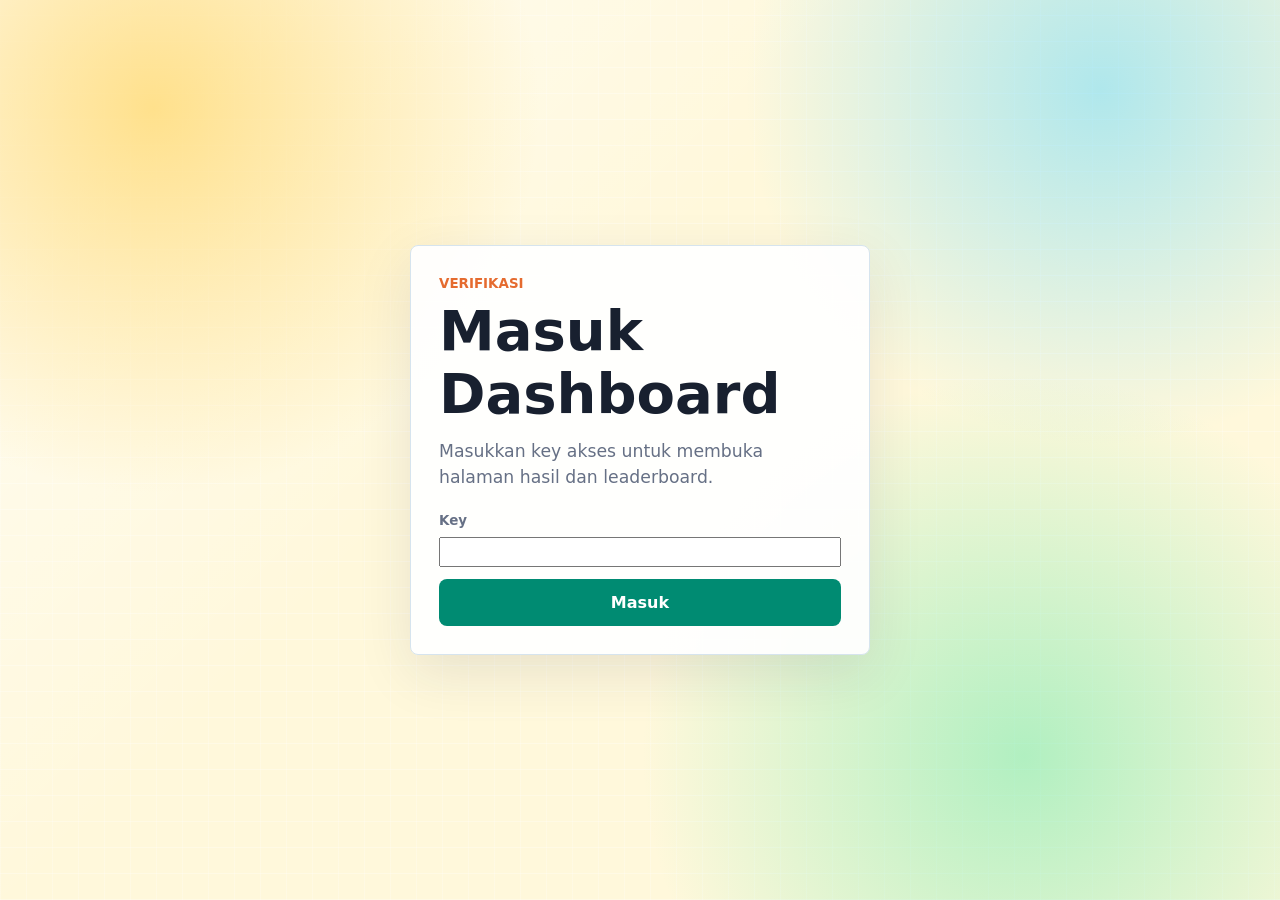
==== commit 8d79c4ec: "Add files via upload" ====
--- a/hasil.html
+++ b/hasil.html
@@ -4,6 +4,7 @@
     <meta charset="UTF-8" />
     <meta name="viewport" content="width=device-width, initial-scale=1.0" />
     <title>Hasil Pengukuran Pemahaman</title>
+    <script src="./auth.js" data-protected="true"></script>
     <link rel="stylesheet" href="./style.css" />
   </head>
   <body>
@@ -17,6 +18,7 @@
         <nav class="page-actions" aria-label="Navigasi halaman">
           <a class="page-link icon-link" href="./index.html" aria-label="Form peserta">
             <span class="form-icon" aria-hidden="true"></span>
+            <span class="nav-label">Absen</span>
           </a>
           <a class="page-link page-link-accent icon-link" href="./leaderboard.html" aria-label="Leaderboard">
             <span class="leaderboard-icon" aria-hidden="true">
@@ -24,9 +26,11 @@
               <i></i>
               <i></i>
             </span>
+            <span class="nav-label">Leaderboard</span>
           </a>
           <a class="page-link icon-link" href="./sertifikat.html" aria-label="Sertifikat">
             <span class="certificate-icon" aria-hidden="true"></span>
+            <span class="nav-label">Sertifikat</span>
           </a>
         </nav>
       </section>
--- a/style.css
+++ b/style.css
@@ -106,9 +106,18 @@
 }
 
 .icon-link {
-  width: 36px;
+  width: auto;
   min-height: 36px;
-  padding: 0;
+  justify-content: flex-start;
+  gap: 8px;
+  padding: 0 10px;
+}
+
+.nav-label {
+  color: inherit;
+  font-size: 0.78rem;
+  font-weight: 850;
+  line-height: 1;
 }
 
 .form-icon {
@@ -199,7 +208,7 @@
 
 .certificate-controls {
   display: grid;
-  grid-template-columns: 1fr minmax(280px, 380px) auto;
+  grid-template-columns: 1fr minmax(280px, 380px);
   gap: 18px;
   align-items: end;
   margin-bottom: 18px;
@@ -216,6 +225,16 @@
   color: var(--muted);
   font-size: 0.82rem;
   font-weight: 850;
+}
+
+.certificate-event-info {
+  border-left: 4px solid var(--primary);
+  color: var(--muted);
+  font-size: 0.86rem;
+  font-weight: 800;
+  line-height: 1.35;
+  margin: 0;
+  padding: 4px 0 4px 10px;
 }
 
 .certificate-status {
@@ -321,6 +340,16 @@
 }
 
 @media print {
+  @page {
+    size: A4 landscape;
+    margin: 0;
+  }
+
+  * {
+    print-color-adjust: exact;
+    -webkit-print-color-adjust: exact;
+  }
+
   body {
     background: #ffffff;
   }
@@ -341,8 +370,8 @@
   }
 
   .certificate-canvas {
-    width: 100vw;
-    height: 100vh;
+    width: 297mm;
+    height: 210mm;
     border: 0;
     box-shadow: none;
   }
@@ -1178,6 +1207,46 @@
   padding: 14px 16px;
 }
 
+.login-page {
+  display: grid;
+  min-height: 100vh;
+  place-items: center;
+}
+
+.login-shell {
+  width: min(100% - 2rem, 460px);
+}
+
+.login-card {
+  border: 1px solid var(--line);
+  border-radius: 8px;
+  background: rgba(255, 255, 255, 0.94);
+  box-shadow: var(--shadow);
+  padding: 28px;
+}
+
+.login-card h1 {
+  font-size: clamp(2rem, 7vw, 3.5rem);
+}
+
+.login-form {
+  display: grid;
+  gap: 12px;
+  margin-top: 20px;
+}
+
+.login-form label span {
+  display: block;
+  margin-bottom: 6px;
+  color: var(--muted);
+  font-size: 0.84rem;
+  font-weight: 850;
+}
+
+.login-form input {
+  width: 100%;
+}
+
 .leaderboard-body {
   background:
     radial-gradient(circle at 10% 10%, rgba(255, 214, 102, 0.86), transparent 27%),
